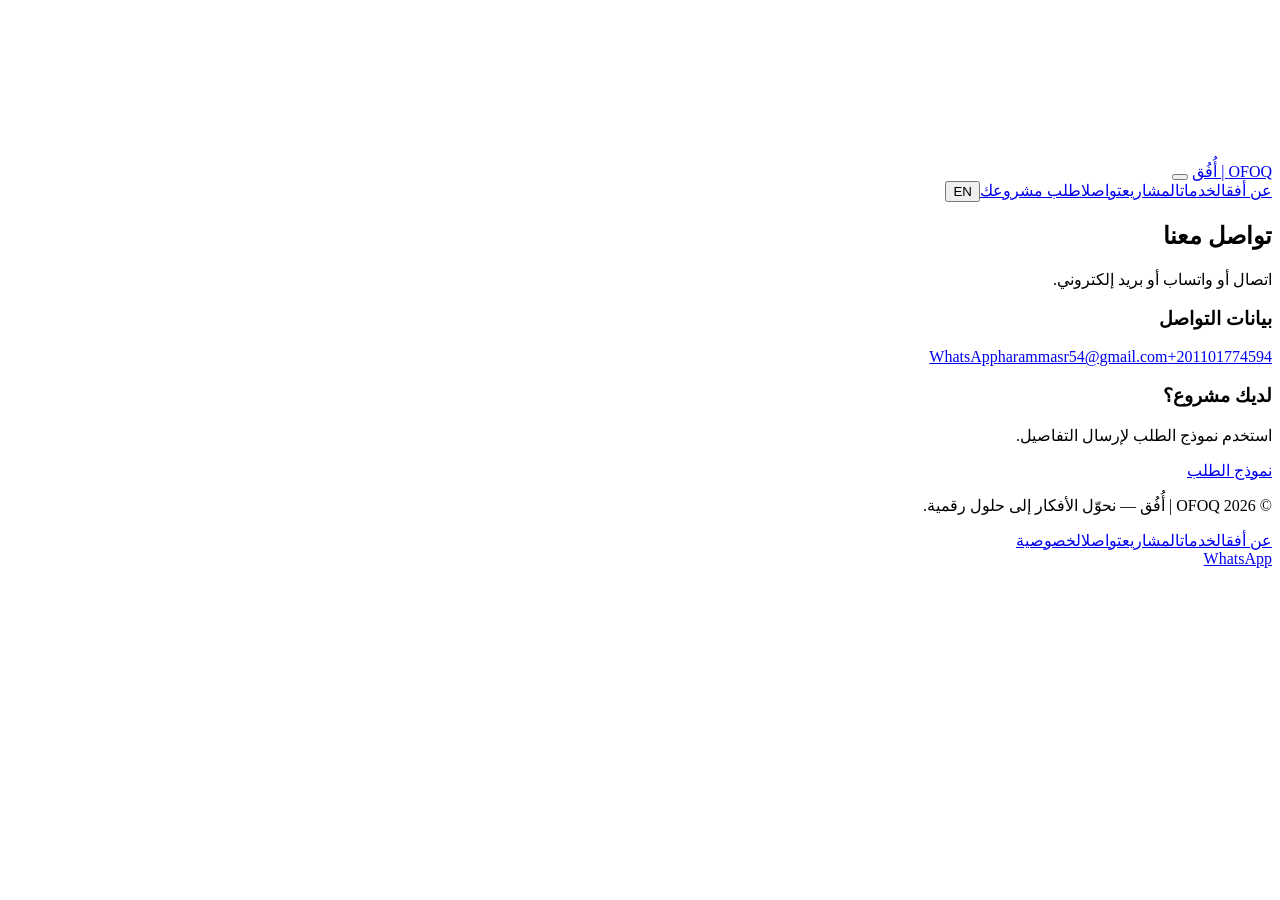
==== contact.html @ a7e96326 "Add files via upload" ====
<!DOCTYPE html>
<html lang="ar" dir="rtl" class="js-off" data-title-en="Contact | OFOQ">
<head><meta charset="utf-8"><meta name="viewport" content="width=device-width, initial-scale=1">
<title>تواصل | OFOQ</title><meta name="description" content="وسائل التواصل الرسمية مع OFOQ.">
<meta property="og:title" content="تواصل | OFOQ"><meta property="og:description" content="وسائل التواصل الرسمية مع OFOQ."><meta property="og:type" content="website">
<link rel="icon" href="../assets/icons/favicon.svg" type="image/svg+xml"><link rel="stylesheet" href="../css/site.css">
<script src="../js/site.js" defer></script></head>
<body><canvas id="bg" aria-hidden="true"></canvas>
<header class="nav"><div class="wrap"><a class="logo" href="../index.html">OFOQ<span> | أُفُق</span></a>
<button class="burger" id="burger" aria-label="Menu" aria-expanded="false" aria-controls="links"><i></i><i></i><i></i></button>
<nav class="links" id="links"><a href="../pages/about.html"><span data-ar="عن أفق" data-en="About">عن أفق</span></a><a href="../pages/services.html"><span data-ar="الخدمات" data-en="Services">الخدمات</span></a><a href="../pages/projects.html"><span data-ar="المشاريع" data-en="Projects">المشاريع</span></a><a href="../pages/contact.html" aria-current="page"><span data-ar="تواصل" data-en="Contact">تواصل</span></a><a class="btn sm" href="../pages/request-project.html"><span data-ar="اطلب مشروعك" data-en="Request">اطلب مشروعك</span></a><button id="lang" class="btn g sm" aria-label="Language">EN</button></nav></div></header>
<main><section class="sec "><div class="wrap"><h1><span data-ar="تواصل معنا" data-en="Contact us">تواصل معنا</span></h1><p class="lead"><span data-ar="اتصال أو واتساب أو بريد إلكتروني." data-en="Call, WhatsApp or email.">اتصال أو واتساب أو بريد إلكتروني.</span></p><div class="split"><div class="card"><h3><span data-ar="بيانات التواصل" data-en="Contact">بيانات التواصل</span></h3><div class="row" style="flex-direction:column"><a class="btn" href="tel:+201101774594" dir="ltr">+201101774594</a><a class="btn g" href="https://wa.me/201101774594" rel="noopener" target="_blank">WhatsApp</a><a class="btn g" href="mailto:harammasr54@gmail.com">harammasr54@gmail.com</a></div></div><div class="card"><h3><span data-ar="لديك مشروع؟" data-en="Have a project?">لديك مشروع؟</span></h3><p><span data-ar="استخدم نموذج الطلب لإرسال التفاصيل." data-en="Use the request form to send details.">استخدم نموذج الطلب لإرسال التفاصيل.</span></p><div class="row"><a class="btn" href="../pages/request-project.html"><span data-ar="نموذج الطلب" data-en="Request form">نموذج الطلب</span></a></div></div></div></div></section></main>
<footer><div class="wrap"><p>© <span id="yr">2026</span> OFOQ | أُفُق — <span data-ar="نحوّل الأفكار إلى حلول رقمية." data-en="Turning Ideas Into Digital Solutions.">نحوّل الأفكار إلى حلول رقمية.</span></p>
<nav><a href="../pages/about.html"><span data-ar="عن أفق" data-en="About">عن أفق</span></a><a href="../pages/services.html"><span data-ar="الخدمات" data-en="Services">الخدمات</span></a><a href="../pages/projects.html"><span data-ar="المشاريع" data-en="Projects">المشاريع</span></a><a href="../pages/contact.html" aria-current="page"><span data-ar="تواصل" data-en="Contact">تواصل</span></a><a href="../pages/privacy.html"><span data-ar="الخصوصية" data-en="Privacy">الخصوصية</span></a></nav></div></footer>
<a class="wa" href="https://wa.me/201101774594" target="_blank" rel="noopener" aria-label="WhatsApp">WhatsApp</a></body></html>
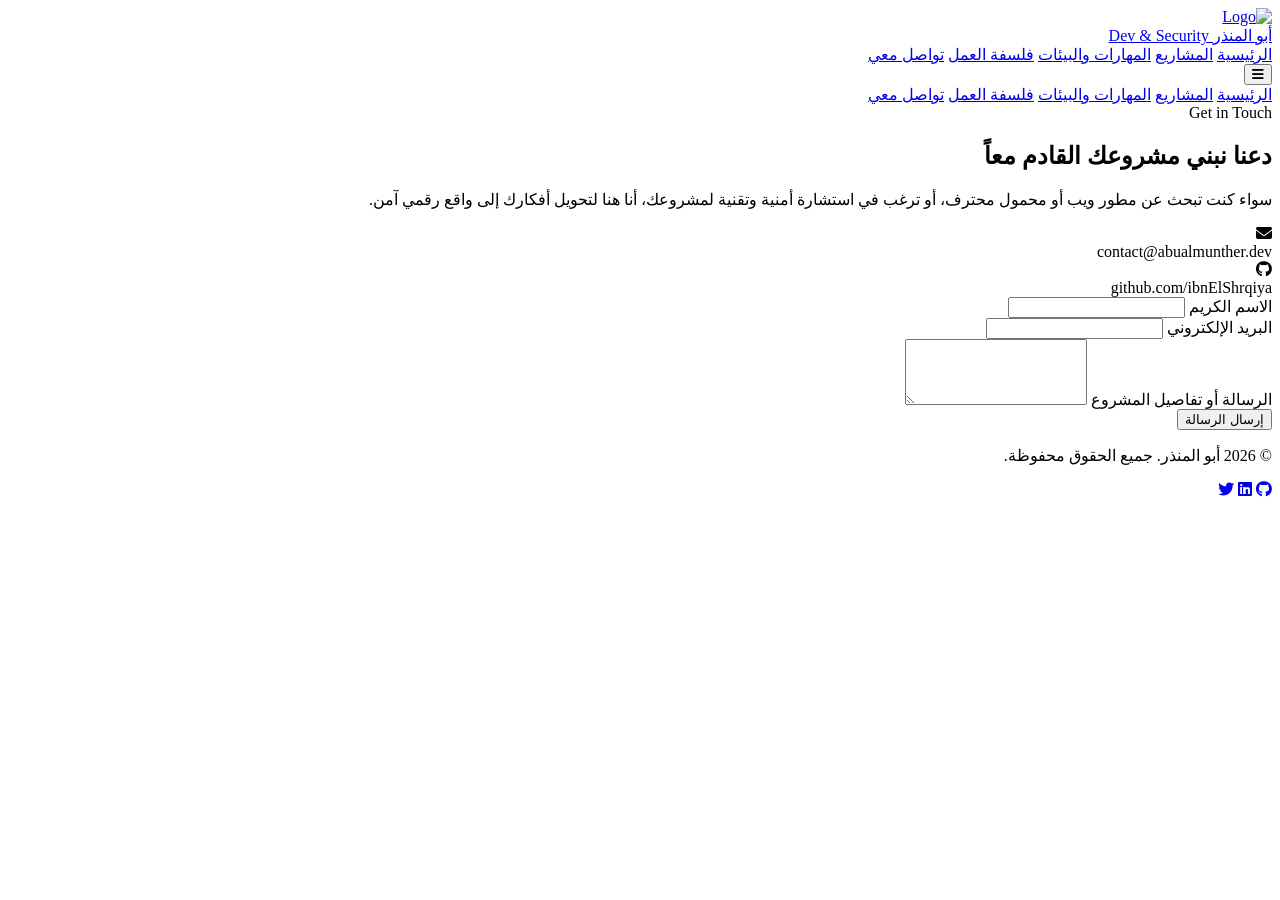
==== commit 629dbf85: "Add files via upload" ====
--- a/contact.html
+++ b/contact.html
@@ -1,15 +1,129 @@
 <!DOCTYPE html>
-<html lang="ar" dir="rtl" class="js-off" data-title-en="Contact | OFOQ">
-<head><meta charset="utf-8"><meta name="viewport" content="width=device-width, initial-scale=1">
-<title>تواصل | OFOQ</title><meta name="description" content="وسائل التواصل الرسمية مع OFOQ.">
-<meta property="og:title" content="تواصل | OFOQ"><meta property="og:description" content="وسائل التواصل الرسمية مع OFOQ."><meta property="og:type" content="website">
-<link rel="icon" href="../assets/icons/favicon.svg" type="image/svg+xml"><link rel="stylesheet" href="../css/site.css">
-<script src="../js/site.js" defer></script></head>
-<body><canvas id="bg" aria-hidden="true"></canvas>
-<header class="nav"><div class="wrap"><a class="logo" href="../index.html">OFOQ<span> | أُفُق</span></a>
-<button class="burger" id="burger" aria-label="Menu" aria-expanded="false" aria-controls="links"><i></i><i></i><i></i></button>
-<nav class="links" id="links"><a href="../pages/about.html"><span data-ar="عن أفق" data-en="About">عن أفق</span></a><a href="../pages/services.html"><span data-ar="الخدمات" data-en="Services">الخدمات</span></a><a href="../pages/projects.html"><span data-ar="المشاريع" data-en="Projects">المشاريع</span></a><a href="../pages/contact.html" aria-current="page"><span data-ar="تواصل" data-en="Contact">تواصل</span></a><a class="btn sm" href="../pages/request-project.html"><span data-ar="اطلب مشروعك" data-en="Request">اطلب مشروعك</span></a><button id="lang" class="btn g sm" aria-label="Language">EN</button></nav></div></header>
-<main><section class="sec "><div class="wrap"><h1><span data-ar="تواصل معنا" data-en="Contact us">تواصل معنا</span></h1><p class="lead"><span data-ar="اتصال أو واتساب أو بريد إلكتروني." data-en="Call, WhatsApp or email.">اتصال أو واتساب أو بريد إلكتروني.</span></p><div class="split"><div class="card"><h3><span data-ar="بيانات التواصل" data-en="Contact">بيانات التواصل</span></h3><div class="row" style="flex-direction:column"><a class="btn" href="tel:+201101774594" dir="ltr">+201101774594</a><a class="btn g" href="https://wa.me/201101774594" rel="noopener" target="_blank">WhatsApp</a><a class="btn g" href="mailto:harammasr54@gmail.com">harammasr54@gmail.com</a></div></div><div class="card"><h3><span data-ar="لديك مشروع؟" data-en="Have a project?">لديك مشروع؟</span></h3><p><span data-ar="استخدم نموذج الطلب لإرسال التفاصيل." data-en="Use the request form to send details.">استخدم نموذج الطلب لإرسال التفاصيل.</span></p><div class="row"><a class="btn" href="../pages/request-project.html"><span data-ar="نموذج الطلب" data-en="Request form">نموذج الطلب</span></a></div></div></div></div></section></main>
-<footer><div class="wrap"><p>© <span id="yr">2026</span> OFOQ | أُفُق — <span data-ar="نحوّل الأفكار إلى حلول رقمية." data-en="Turning Ideas Into Digital Solutions.">نحوّل الأفكار إلى حلول رقمية.</span></p>
-<nav><a href="../pages/about.html"><span data-ar="عن أفق" data-en="About">عن أفق</span></a><a href="../pages/services.html"><span data-ar="الخدمات" data-en="Services">الخدمات</span></a><a href="../pages/projects.html"><span data-ar="المشاريع" data-en="Projects">المشاريع</span></a><a href="../pages/contact.html" aria-current="page"><span data-ar="تواصل" data-en="Contact">تواصل</span></a><a href="../pages/privacy.html"><span data-ar="الخصوصية" data-en="Privacy">الخصوصية</span></a></nav></div></footer>
-<a class="wa" href="https://wa.me/201101774594" target="_blank" rel="noopener" aria-label="WhatsApp">WhatsApp</a></body></html>+<html lang="ar" dir="rtl" class="dark">
+<head>
+    <title>أبو المنذر | تواصل معي</title>
+    
+    <meta charset="UTF-8">
+    <meta name="viewport" content="width=device-width, initial-scale=1.0">
+    <link rel="icon" type="image/jpeg" href="assets/icon.png">
+    <link rel="stylesheet" href="assets/style.css">
+    <link href="https://fonts.googleapis.com/css2?family=Cairo:wght@300;400;600;700;900&family=Inter:wght@300;400;500;600;700&display=swap" rel="stylesheet">
+    <link rel="stylesheet" href="https://cdnjs.cloudflare.com/ajax/libs/font-awesome/6.4.0/css/all.min.css">
+    <!-- Tailwind CSS CDN for robust offline/local file:// viewing without build steps -->
+    <script src="https://cdn.tailwindcss.com"></script>
+    <script>
+        tailwind.config = {
+            darkMode: 'class',
+            theme: {
+                extend: {
+                    colors: {
+                        darkBg: '#0B0F14',
+                        cardBg: '#101827',
+                        emeraldAccent: '#00D6A3',
+                        blueAccent: '#3B82F6',
+                    }
+                }
+            }
+        }
+    </script>
+
+</head>
+<body class="bg-[#0B0F14] text-[#F8FAFC] font-['Cairo',sans-serif] selection:bg-[#00D6A3] selection:text-[#0B0F14] overflow-x-hidden">
+    
+    <header class="fixed top-0 left-0 right-0 z-40 backdrop-blur-md bg-[#0B0F14]/90 border-b border-gray-800/80 shadow-lg">
+        <div class="max-w-7xl mx-auto px-4 sm:px-6 lg:px-8 h-20 flex items-center justify-between">
+            <a href="index.html" class="flex items-center gap-3 group">
+                <div class="w-10 h-10 rounded-xl bg-gradient-to-br from-[#00D6A3] to-[#3B82F6] p-0.5 flex items-center justify-center shadow-lg shadow-[#00D6A3]/20 group-hover:scale-105 transition-transform">
+                    <img src="assets/icon.png" alt="Logo" class="w-full h-full object-cover rounded-[10px]">
+                </div>
+                <div class="flex flex-col">
+                    <span class="font-bold text-lg tracking-tight text-white group-hover:text-[#00D6A3] transition-colors">أبو المنذر</span>
+                    <span class="text-[10px] text-gray-400 font-mono">Dev & Security</span>
+                </div>
+            </a>
+            
+            <nav class="hidden md:flex items-center gap-8 font-medium">
+                <a href="index.html" class="text-sm text-gray-300 hover:text-[#00D6A3] transition-colors">الرئيسية</a>
+<a href="projects.html" class="text-sm text-gray-300 hover:text-[#00D6A3] transition-colors">المشاريع</a>
+<a href="skills.html" class="text-sm text-gray-300 hover:text-[#00D6A3] transition-colors">المهارات والبيئات</a>
+<a href="philosophy.html" class="text-sm text-gray-300 hover:text-[#00D6A3] transition-colors">فلسفة العمل</a>
+<a href="contact.html" class="text-sm text-[#00D6A3] font-bold border-b-2 border-[#00D6A3] pb-1">تواصل معي</a>
+
+            </nav>
+
+            <div class="flex items-center gap-4">
+                <button id="mobile-menu-btn" class="md:hidden text-gray-300 hover:text-white text-xl p-2 bg-[#101827] border border-gray-800 rounded-xl"><i class="fa-solid fa-bars"></i></button>
+            </div>
+        </div>
+        <!-- Mobile Dropdown -->
+        <div id="mobile-menu" class="hidden md:hidden bg-[#101827] border-b border-gray-800 px-6 py-6 space-y-4 shadow-2xl">
+            <a href="index.html" class="block text-sm py-2 text-gray-300 hover:text-[#00D6A3] transition-colors">الرئيسية</a>
+<a href="projects.html" class="block text-sm py-2 text-gray-300 hover:text-[#00D6A3] transition-colors">المشاريع</a>
+<a href="skills.html" class="block text-sm py-2 text-gray-300 hover:text-[#00D6A3] transition-colors">المهارات والبيئات</a>
+<a href="philosophy.html" class="block text-sm py-2 text-gray-300 hover:text-[#00D6A3] transition-colors">فلسفة العمل</a>
+<a href="contact.html" class="block text-sm py-2 text-[#00D6A3] font-bold border-b-2 border-[#00D6A3] pb-1">تواصل معي</a>
+
+        </div>
+    </header>
+    
+
+    <main class="pt-28 pb-20">
+        <section class="max-w-7xl mx-auto px-4 sm:px-6 lg:px-8">
+            <div class="grid grid-cols-1 lg:grid-cols-2 gap-12 items-center">
+                <div class="space-y-6">
+                    <span class="text-xs font-mono text-[#00D6A3] tracking-widest uppercase">Get in Touch</span>
+                    <h2 class="text-3xl sm:text-4xl font-bold tracking-tight">دعنا نبني مشروعك القادم معاً</h2>
+                    <p class="text-gray-400 text-base">
+                        سواء كنت تبحث عن مطور ويب أو محمول محترف، أو ترغب في استشارة أمنية وتقنية لمشروعك، أنا هنا لتحويل أفكارك إلى واقع رقمي آمن.
+                    </p>
+                    <div class="space-y-4 font-mono text-sm text-gray-300">
+                        <div class="flex items-center gap-3">
+                            <div class="w-10 h-10 rounded-xl bg-[#101827] border border-gray-800 flex items-center justify-center text-[#00D6A3]">
+                                <i class="fa-solid fa-envelope"></i>
+                            </div>
+                            <span>contact@abualmunther.dev</span>
+                        </div>
+                        <div class="flex items-center gap-3">
+                            <div class="w-10 h-10 rounded-xl bg-[#101827] border border-gray-800 flex items-center justify-center text-[#3B82F6]">
+                                <i class="fa-brands fa-github"></i>
+                            </div>
+                            <span>github.com/ibnElShrqiya</span>
+                        </div>
+                    </div>
+                </div>
+                <div class="bg-[#101827] border border-gray-800 rounded-3xl p-8 shadow-2xl">
+                    <form onsubmit="event.preventDefault(); alert('تم إرسال رسالتك بنجاح! سنتواصل معك قريباً.');" class="space-y-6">
+                        <div>
+                            <label class="block text-xs font-mono text-gray-400 mb-2">الاسم الكريم</label>
+                            <input type="text" required class="w-full bg-[#0B0F14] border border-gray-800 rounded-xl px-4 py-3 text-white text-sm focus:border-[#00D6A3] focus:outline-none transition-colors">
+                        </div>
+                        <div>
+                            <label class="block text-xs font-mono text-gray-400 mb-2">البريد الإلكتروني</label>
+                            <input type="email" required class="w-full bg-[#0B0F14] border border-gray-800 rounded-xl px-4 py-3 text-white text-sm focus:border-[#00D6A3] focus:outline-none transition-colors">
+                        </div>
+                        <div>
+                            <label class="block text-xs font-mono text-gray-400 mb-2">الرسالة أو تفاصيل المشروع</label>
+                            <textarea rows="4" required class="w-full bg-[#0B0F14] border border-gray-800 rounded-xl px-4 py-3 text-white text-sm focus:border-[#00D6A3] focus:outline-none transition-colors"></textarea>
+                        </div>
+                        <button type="submit" class="w-full py-3.5 rounded-xl bg-gradient-to-r from-[#00D6A3] to-[#3B82F6] text-[#0B0F14] font-bold shadow-lg shadow-[#00D6A3]/20 hover:opacity-95 transition-all">إرسال الرسالة</button>
+                    </form>
+                </div>
+            </div>
+        </section>
+    </main>
+
+    
+    <footer class="border-t border-gray-800/80 bg-[#101827]/40 py-12 text-center text-gray-400 text-sm">
+        <div class="max-w-7xl mx-auto px-4 sm:px-6 lg:px-8 flex flex-col sm:flex-row items-center justify-between gap-6">
+            <p>© 2026 أبو المنذر. جميع الحقوق محفوظة.</p>
+            <div class="flex items-center gap-6">
+                <a href="https://github.com/ibnElShrqiya" target="_blank" class="hover:text-[#00D6A3] transition-colors"><i class="fa-brands fa-github text-lg"></i></a>
+                <a href="#" class="hover:text-[#00D6A3] transition-colors"><i class="fa-brands fa-linkedin text-lg"></i></a>
+                <a href="#" class="hover:text-[#00D6A3] transition-colors"><i class="fa-brands fa-twitter text-lg"></i></a>
+            </div>
+        </div>
+    </footer>
+
+    <script src="assets/script.js"></script>
+</body>
+</html>
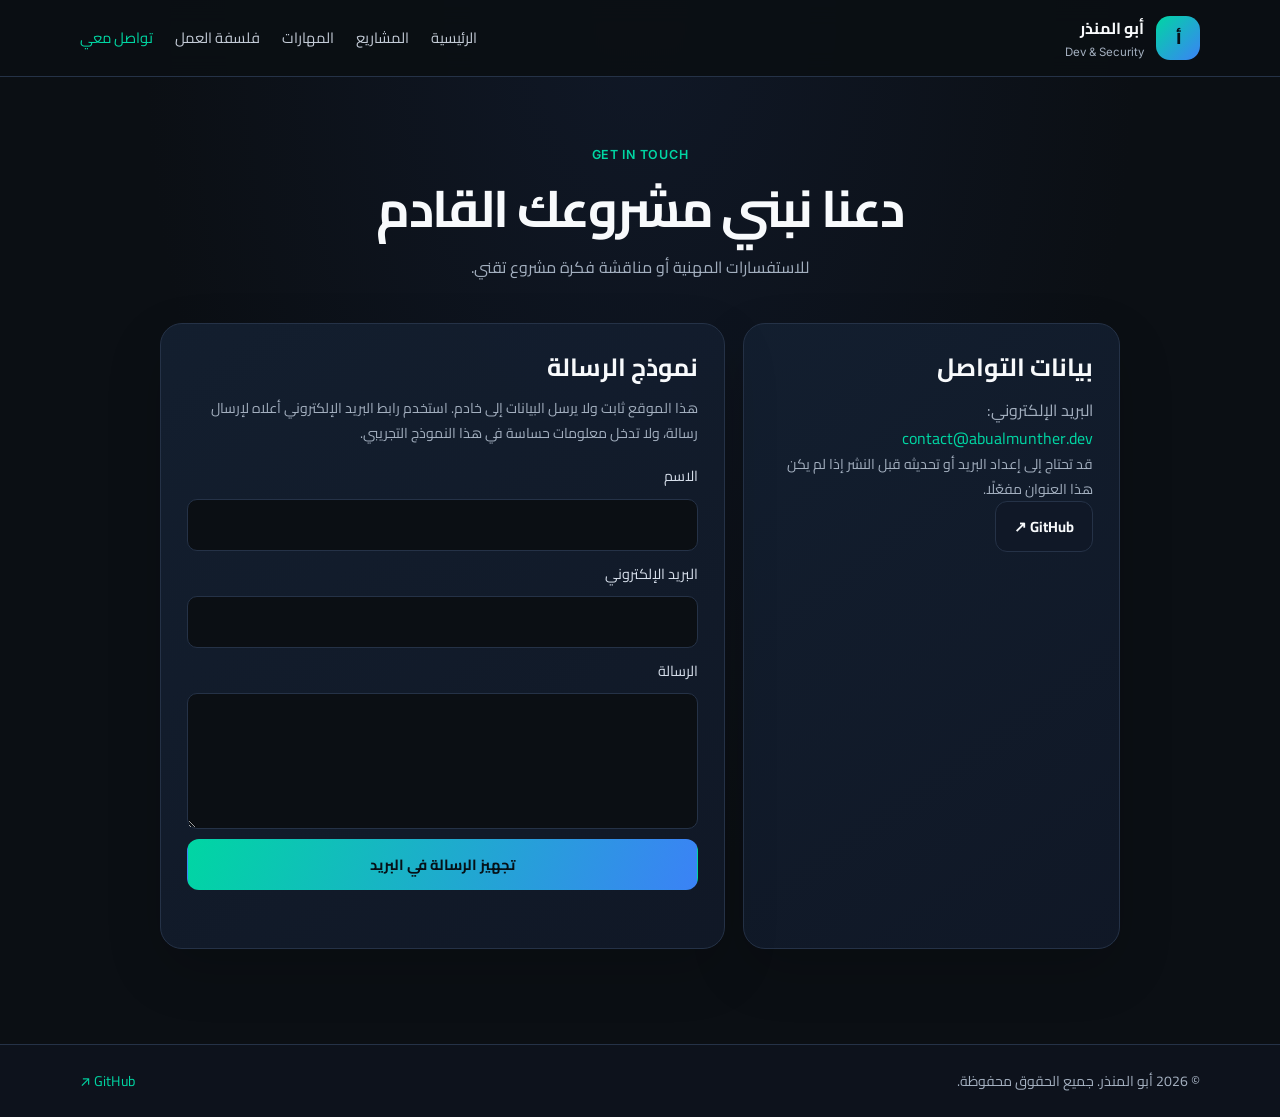
==== commit 67fb2a11: "Add files via upload" ====
--- a/contact.html
+++ b/contact.html
@@ -1,129 +1,27 @@
-<!DOCTYPE html>
-<html lang="ar" dir="rtl" class="dark">
+<!doctype html>
+<html lang="ar" dir="rtl">
 <head>
-    <title>أبو المنذر | تواصل معي</title>
-    
-    <meta charset="UTF-8">
-    <meta name="viewport" content="width=device-width, initial-scale=1.0">
-    <link rel="icon" type="image/jpeg" href="assets/icon.png">
-    <link rel="stylesheet" href="assets/style.css">
-    <link href="https://fonts.googleapis.com/css2?family=Cairo:wght@300;400;600;700;900&family=Inter:wght@300;400;500;600;700&display=swap" rel="stylesheet">
-    <link rel="stylesheet" href="https://cdnjs.cloudflare.com/ajax/libs/font-awesome/6.4.0/css/all.min.css">
-    <!-- Tailwind CSS CDN for robust offline/local file:// viewing without build steps -->
-    <script src="https://cdn.tailwindcss.com"></script>
-    <script>
-        tailwind.config = {
-            darkMode: 'class',
-            theme: {
-                extend: {
-                    colors: {
-                        darkBg: '#0B0F14',
-                        cardBg: '#101827',
-                        emeraldAccent: '#00D6A3',
-                        blueAccent: '#3B82F6',
-                    }
-                }
-            }
-        }
-    </script>
-
+  <meta charset="utf-8"><meta name="viewport" content="width=device-width, initial-scale=1">
+  <meta name="description" content="تواصل مع أبو المنذر بشأن تطوير الويب والتطبيقات والمشاريع التقنية."><meta name="referrer" content="strict-origin-when-cross-origin">
+  <title>أبو المنذر | تواصل معي</title><link rel="icon" href="favicon.svg" type="image/svg+xml"><link rel="stylesheet" href="style.css">
+  <link rel="preconnect" href="https://fonts.googleapis.com"><link rel="preconnect" href="https://fonts.gstatic.com" crossorigin>
+  <link href="https://fonts.googleapis.com/css2?family=Cairo:wght@300;400;600;700;900&family=Inter:wght@400;600;700&display=swap" rel="stylesheet"><script src="script.js" defer></script>
 </head>
-<body class="bg-[#0B0F14] text-[#F8FAFC] font-['Cairo',sans-serif] selection:bg-[#00D6A3] selection:text-[#0B0F14] overflow-x-hidden">
-    
-    <header class="fixed top-0 left-0 right-0 z-40 backdrop-blur-md bg-[#0B0F14]/90 border-b border-gray-800/80 shadow-lg">
-        <div class="max-w-7xl mx-auto px-4 sm:px-6 lg:px-8 h-20 flex items-center justify-between">
-            <a href="index.html" class="flex items-center gap-3 group">
-                <div class="w-10 h-10 rounded-xl bg-gradient-to-br from-[#00D6A3] to-[#3B82F6] p-0.5 flex items-center justify-center shadow-lg shadow-[#00D6A3]/20 group-hover:scale-105 transition-transform">
-                    <img src="assets/icon.png" alt="Logo" class="w-full h-full object-cover rounded-[10px]">
-                </div>
-                <div class="flex flex-col">
-                    <span class="font-bold text-lg tracking-tight text-white group-hover:text-[#00D6A3] transition-colors">أبو المنذر</span>
-                    <span class="text-[10px] text-gray-400 font-mono">Dev & Security</span>
-                </div>
-            </a>
-            
-            <nav class="hidden md:flex items-center gap-8 font-medium">
-                <a href="index.html" class="text-sm text-gray-300 hover:text-[#00D6A3] transition-colors">الرئيسية</a>
-<a href="projects.html" class="text-sm text-gray-300 hover:text-[#00D6A3] transition-colors">المشاريع</a>
-<a href="skills.html" class="text-sm text-gray-300 hover:text-[#00D6A3] transition-colors">المهارات والبيئات</a>
-<a href="philosophy.html" class="text-sm text-gray-300 hover:text-[#00D6A3] transition-colors">فلسفة العمل</a>
-<a href="contact.html" class="text-sm text-[#00D6A3] font-bold border-b-2 border-[#00D6A3] pb-1">تواصل معي</a>
-
-            </nav>
-
-            <div class="flex items-center gap-4">
-                <button id="mobile-menu-btn" class="md:hidden text-gray-300 hover:text-white text-xl p-2 bg-[#101827] border border-gray-800 rounded-xl"><i class="fa-solid fa-bars"></i></button>
-            </div>
-        </div>
-        <!-- Mobile Dropdown -->
-        <div id="mobile-menu" class="hidden md:hidden bg-[#101827] border-b border-gray-800 px-6 py-6 space-y-4 shadow-2xl">
-            <a href="index.html" class="block text-sm py-2 text-gray-300 hover:text-[#00D6A3] transition-colors">الرئيسية</a>
-<a href="projects.html" class="block text-sm py-2 text-gray-300 hover:text-[#00D6A3] transition-colors">المشاريع</a>
-<a href="skills.html" class="block text-sm py-2 text-gray-300 hover:text-[#00D6A3] transition-colors">المهارات والبيئات</a>
-<a href="philosophy.html" class="block text-sm py-2 text-gray-300 hover:text-[#00D6A3] transition-colors">فلسفة العمل</a>
-<a href="contact.html" class="block text-sm py-2 text-[#00D6A3] font-bold border-b-2 border-[#00D6A3] pb-1">تواصل معي</a>
-
-        </div>
-    </header>
-    
-
-    <main class="pt-28 pb-20">
-        <section class="max-w-7xl mx-auto px-4 sm:px-6 lg:px-8">
-            <div class="grid grid-cols-1 lg:grid-cols-2 gap-12 items-center">
-                <div class="space-y-6">
-                    <span class="text-xs font-mono text-[#00D6A3] tracking-widest uppercase">Get in Touch</span>
-                    <h2 class="text-3xl sm:text-4xl font-bold tracking-tight">دعنا نبني مشروعك القادم معاً</h2>
-                    <p class="text-gray-400 text-base">
-                        سواء كنت تبحث عن مطور ويب أو محمول محترف، أو ترغب في استشارة أمنية وتقنية لمشروعك، أنا هنا لتحويل أفكارك إلى واقع رقمي آمن.
-                    </p>
-                    <div class="space-y-4 font-mono text-sm text-gray-300">
-                        <div class="flex items-center gap-3">
-                            <div class="w-10 h-10 rounded-xl bg-[#101827] border border-gray-800 flex items-center justify-center text-[#00D6A3]">
-                                <i class="fa-solid fa-envelope"></i>
-                            </div>
-                            <span>contact@abualmunther.dev</span>
-                        </div>
-                        <div class="flex items-center gap-3">
-                            <div class="w-10 h-10 rounded-xl bg-[#101827] border border-gray-800 flex items-center justify-center text-[#3B82F6]">
-                                <i class="fa-brands fa-github"></i>
-                            </div>
-                            <span>github.com/ibnElShrqiya</span>
-                        </div>
-                    </div>
-                </div>
-                <div class="bg-[#101827] border border-gray-800 rounded-3xl p-8 shadow-2xl">
-                    <form onsubmit="event.preventDefault(); alert('تم إرسال رسالتك بنجاح! سنتواصل معك قريباً.');" class="space-y-6">
-                        <div>
-                            <label class="block text-xs font-mono text-gray-400 mb-2">الاسم الكريم</label>
-                            <input type="text" required class="w-full bg-[#0B0F14] border border-gray-800 rounded-xl px-4 py-3 text-white text-sm focus:border-[#00D6A3] focus:outline-none transition-colors">
-                        </div>
-                        <div>
-                            <label class="block text-xs font-mono text-gray-400 mb-2">البريد الإلكتروني</label>
-                            <input type="email" required class="w-full bg-[#0B0F14] border border-gray-800 rounded-xl px-4 py-3 text-white text-sm focus:border-[#00D6A3] focus:outline-none transition-colors">
-                        </div>
-                        <div>
-                            <label class="block text-xs font-mono text-gray-400 mb-2">الرسالة أو تفاصيل المشروع</label>
-                            <textarea rows="4" required class="w-full bg-[#0B0F14] border border-gray-800 rounded-xl px-4 py-3 text-white text-sm focus:border-[#00D6A3] focus:outline-none transition-colors"></textarea>
-                        </div>
-                        <button type="submit" class="w-full py-3.5 rounded-xl bg-gradient-to-r from-[#00D6A3] to-[#3B82F6] text-[#0B0F14] font-bold shadow-lg shadow-[#00D6A3]/20 hover:opacity-95 transition-all">إرسال الرسالة</button>
-                    </form>
-                </div>
-            </div>
-        </section>
-    </main>
-
-    
-    <footer class="border-t border-gray-800/80 bg-[#101827]/40 py-12 text-center text-gray-400 text-sm">
-        <div class="max-w-7xl mx-auto px-4 sm:px-6 lg:px-8 flex flex-col sm:flex-row items-center justify-between gap-6">
-            <p>© 2026 أبو المنذر. جميع الحقوق محفوظة.</p>
-            <div class="flex items-center gap-6">
-                <a href="https://github.com/ibnElShrqiya" target="_blank" class="hover:text-[#00D6A3] transition-colors"><i class="fa-brands fa-github text-lg"></i></a>
-                <a href="#" class="hover:text-[#00D6A3] transition-colors"><i class="fa-brands fa-linkedin text-lg"></i></a>
-                <a href="#" class="hover:text-[#00D6A3] transition-colors"><i class="fa-brands fa-twitter text-lg"></i></a>
-            </div>
-        </div>
-    </footer>
-
-    <script src="assets/script.js"></script>
-</body>
-</html>
+<body>
+<header class="site-header"><a class="brand" href="index.html"><span class="brand-mark">أ</span><span><strong>أبو المنذر</strong><small>Dev &amp; Security</small></span></a><button class="menu-toggle" type="button" aria-label="فتح القائمة" aria-expanded="false" aria-controls="site-nav">القائمة ☰</button><nav id="site-nav" class="site-nav"><a href="index.html">الرئيسية</a><a href="projects.html">المشاريع</a><a href="skills.html">المهارات</a><a href="philosophy.html">فلسفة العمل</a><a aria-current="page" href="contact.html">تواصل معي</a></nav></header>
+<main class="container page-main">
+  <div class="section-heading"><p class="eyebrow">GET IN TOUCH</p><h1>دعنا نبني مشروعك القادم</h1><p>للاستفسارات المهنية أو مناقشة فكرة مشروع تقني.</p></div>
+  <section class="contact-layout">
+    <div class="card"><h2>بيانات التواصل</h2><p>البريد الإلكتروني:</p><a class="email-link" href="mailto:contact@abualmunther.dev">contact@abualmunther.dev</a><p class="muted">قد تحتاج إلى إعداد البريد أو تحديثه قبل النشر إذا لم يكن هذا العنوان مفعّلًا.</p><a class="button secondary" href="https://github.com/ibnElShrqiya" target="_blank" rel="noopener noreferrer">GitHub ↗</a></div>
+    <div class="card"><h2>نموذج الرسالة</h2><p class="muted">هذا الموقع ثابت ولا يرسل البيانات إلى خادم. استخدم رابط البريد الإلكتروني أعلاه لإرسال رسالة، ولا تدخل معلومات حساسة في هذا النموذج التجريبي.</p>
+      <form id="contact-form">
+        <label for="name">الاسم</label><input id="name" name="name" type="text" maxlength="100" autocomplete="name" required>
+        <label for="email">البريد الإلكتروني</label><input id="email" name="email" type="email" maxlength="254" autocomplete="email" required>
+        <label for="message">الرسالة</label><textarea id="message" name="message" rows="4" maxlength="2000" required></textarea>
+        <button class="button primary" type="submit">تجهيز الرسالة في البريد</button><p id="form-status" class="form-status" aria-live="polite"></p>
+      </form>
+    </div>
+  </section>
+</main>
+<footer class="site-footer"><span>© 2026 أبو المنذر. جميع الحقوق محفوظة.</span><a href="https://github.com/ibnElShrqiya" target="_blank" rel="noopener noreferrer">GitHub ↗</a></footer>
+</body></html>
--- a/style.css
+++ b/style.css
@@ -0,0 +1,22 @@
+/* AOFOQ static portfolio styles — local asset, no CSS framework runtime required */
+:root{color-scheme:dark;--bg:#0b0f14;--surface:#101827;--surface2:#131f30;--text:#f8fafc;--muted:#a3afbf;--line:#253247;--green:#00d6a3;--blue:#3b82f6;--radius:22px}
+*{box-sizing:border-box}
+html{scroll-behavior:smooth}
+body{margin:0;background:radial-gradient(ellipse at top,#101827 0%,var(--bg) 55%);color:var(--text);font-family:"Cairo",Inter,system-ui,sans-serif;line-height:1.75;min-height:100vh}
+a{color:inherit;text-decoration:none}
+a:focus-visible,button:focus-visible,input:focus-visible,textarea:focus-visible{outline:3px solid var(--green);outline-offset:3px}
+.container{width:min(1120px,calc(100% - 36px));margin-inline:auto}
+.site-header{position:sticky;top:0;z-index:10;display:flex;align-items:center;justify-content:space-between;gap:24px;padding:14px max(18px,calc((100% - 1120px)/2));background:rgba(11,15,20,.94);border-bottom:1px solid var(--line);backdrop-filter:blur(12px)}
+.brand{display:flex;align-items:center;gap:12px;white-space:nowrap}.brand strong,.brand small{display:block}.brand small{font-size:.72rem;color:var(--muted);font-family:Inter,sans-serif}.brand-mark,.avatar{display:grid;place-items:center;width:44px;height:44px;border-radius:14px;background:linear-gradient(135deg,var(--green),var(--blue));color:#071017;font-weight:900}
+.site-nav{display:flex;gap:22px;align-items:center}.site-nav a{color:#c4ccd7;font-size:.92rem}.site-nav a:hover,.site-nav a[aria-current=page]{color:var(--green)}.menu-toggle{display:none;background:var(--surface);color:var(--text);border:1px solid var(--line);border-radius:12px;padding:8px 12px;font:inherit}
+.hero{display:grid;grid-template-columns:1.25fr .85fr;gap:54px;align-items:center;padding-block:100px 78px;min-height:570px}.eyebrow{color:var(--green);font:600 .78rem Inter,sans-serif;letter-spacing:.06em}.status-dot{display:inline-block;width:8px;height:8px;border-radius:50%;background:var(--green);margin-inline-end:7px}
+h1,h2,h3,p{margin-top:0}h1{font-size:clamp(2.3rem,5vw,4.2rem);line-height:1.3;letter-spacing:-.035em;margin-bottom:22px}h2{font-size:1.55rem;line-height:1.45}.gradient-text{background:linear-gradient(90deg,var(--green),var(--blue));color:transparent;background-clip:text;-webkit-background-clip:text}.lead{font-size:1.1rem;color:var(--muted);max-width:660px}.actions{display:flex;flex-wrap:wrap;gap:12px;margin-top:25px}
+.button{display:inline-flex;justify-content:center;align-items:center;gap:8px;border:1px solid var(--line);border-radius:12px;padding:11px 18px;font:700 .92rem "Cairo",sans-serif;cursor:pointer}.button.primary{background:linear-gradient(110deg,var(--green),var(--blue));color:#061117;border-color:transparent}.button.secondary{background:var(--surface);color:var(--text)}.button:hover{filter:brightness(1.08)}
+.profile-card,.card{background:linear-gradient(145deg,rgba(19,31,48,.95),rgba(16,24,39,.95));border:1px solid var(--line);border-radius:var(--radius);padding:26px;box-shadow:0 22px 55px rgba(0,0,0,.16)}.profile-head{display:flex;align-items:center;gap:12px;border-bottom:1px solid var(--line);padding-bottom:20px;margin-bottom:20px}.profile-head strong,.profile-head small{display:block}.profile-head small{color:var(--green);font-size:.8rem}.pill{display:inline-flex;align-items:center;border:1px solid rgba(0,214,163,.3);background:rgba(0,214,163,.08);color:var(--green);padding:3px 10px;border-radius:999px;font-size:.76rem}.profile-head .pill{margin-inline-start:auto}.tech-row{display:flex;flex-direction:column;gap:3px;padding:13px 14px;margin-top:10px;background:var(--bg);border:1px solid var(--line);border-radius:12px}.tech-row span,.muted{color:var(--muted)}.tech-row b{font-size:.9rem}
+.section{padding-block:42px 90px}.section-heading{text-align:center;max-width:760px;margin:0 auto 42px}.section-heading h1,.section-heading h2{margin-bottom:12px}.section-heading p:not(.eyebrow){color:var(--muted)}.page-main{padding-block:70px 95px;min-height:65vh}.page-main .section-heading h1{font-size:clamp(2rem,4vw,3.2rem)}
+.cards{display:grid;gap:18px}.cards.three{grid-template-columns:repeat(3,minmax(0,1fr))}.cards.two{grid-template-columns:repeat(2,minmax(0,1fr))}.card h2,.card h3{margin-bottom:10px}.card p{color:var(--muted);margin-bottom:0}.project-card{display:flex;flex-direction:column;align-items:flex-start}.project-card .actions{margin-top:auto;padding-top:22px}.card-top{display:flex;justify-content:space-between;align-items:center;gap:10px;width:100%;margin-bottom:15px}.warning{color:#f5c76b;border-color:rgba(245,199,107,.3);background:rgba(245,199,107,.08)}.info{color:#8ab4ff;border-color:rgba(138,180,255,.3);background:rgba(138,180,255,.08)}.muted{font-size:.88rem}.tags{display:flex;flex-wrap:wrap;gap:8px;margin-top:18px}.tags span{font: .76rem Inter,sans-serif;color:var(--green);border:1px solid var(--line);background:var(--bg);padding:5px 9px;border-radius:8px}.skill-icon{display:grid;place-items:center;width:46px;height:46px;border-radius:14px;background:rgba(0,214,163,.09);color:var(--green);font:700 .9rem Inter,sans-serif;margin-bottom:18px}
+.contact-layout{display:grid;grid-template-columns:.8fr 1.2fr;gap:18px;max-width:960px;margin-inline:auto}.email-link{color:var(--green);overflow-wrap:anywhere}form{display:grid;gap:10px;margin-top:18px}label{font-size:.9rem;color:#d6deea}input,textarea{width:100%;font:inherit;color:var(--text);background:var(--bg);border:1px solid var(--line);border-radius:10px;padding:11px 12px}textarea{resize:vertical}.form-status{font-size:.9rem;color:var(--green);min-height:1.5em}
+.site-footer{display:flex;justify-content:space-between;gap:16px;padding:24px max(18px,calc((100% - 1120px)/2));border-top:1px solid var(--line);background:rgba(16,24,39,.45);color:var(--muted);font-size:.88rem}.site-footer a{color:var(--green)}
+@media(max-width:820px){.site-header{flex-wrap:wrap}.menu-toggle{display:block}.site-nav{display:none;order:3;width:100%;flex-direction:column;align-items:stretch;gap:0;padding:8px 0}.site-nav.is-open{display:flex}.site-nav a{padding:10px 4px;border-top:1px solid var(--line)}.hero{grid-template-columns:1fr;gap:28px;padding-block:65px 45px}.cards.three{grid-template-columns:repeat(2,minmax(0,1fr))}.contact-layout{grid-template-columns:1fr}}
+@media(max-width:560px){.container{width:min(100% - 26px,1120px)}.cards.three,.cards.two{grid-template-columns:1fr}.profile-card,.card{padding:21px}.site-footer{flex-direction:column;align-items:flex-start}.hero{padding-top:45px}h1{font-size:2.35rem}}
+@media(prefers-reduced-motion:reduce){html{scroll-behavior:auto}*,*::before,*::after{animation-duration:.01ms!important;animation-iteration-count:1!important;transition-duration:.01ms!important}}
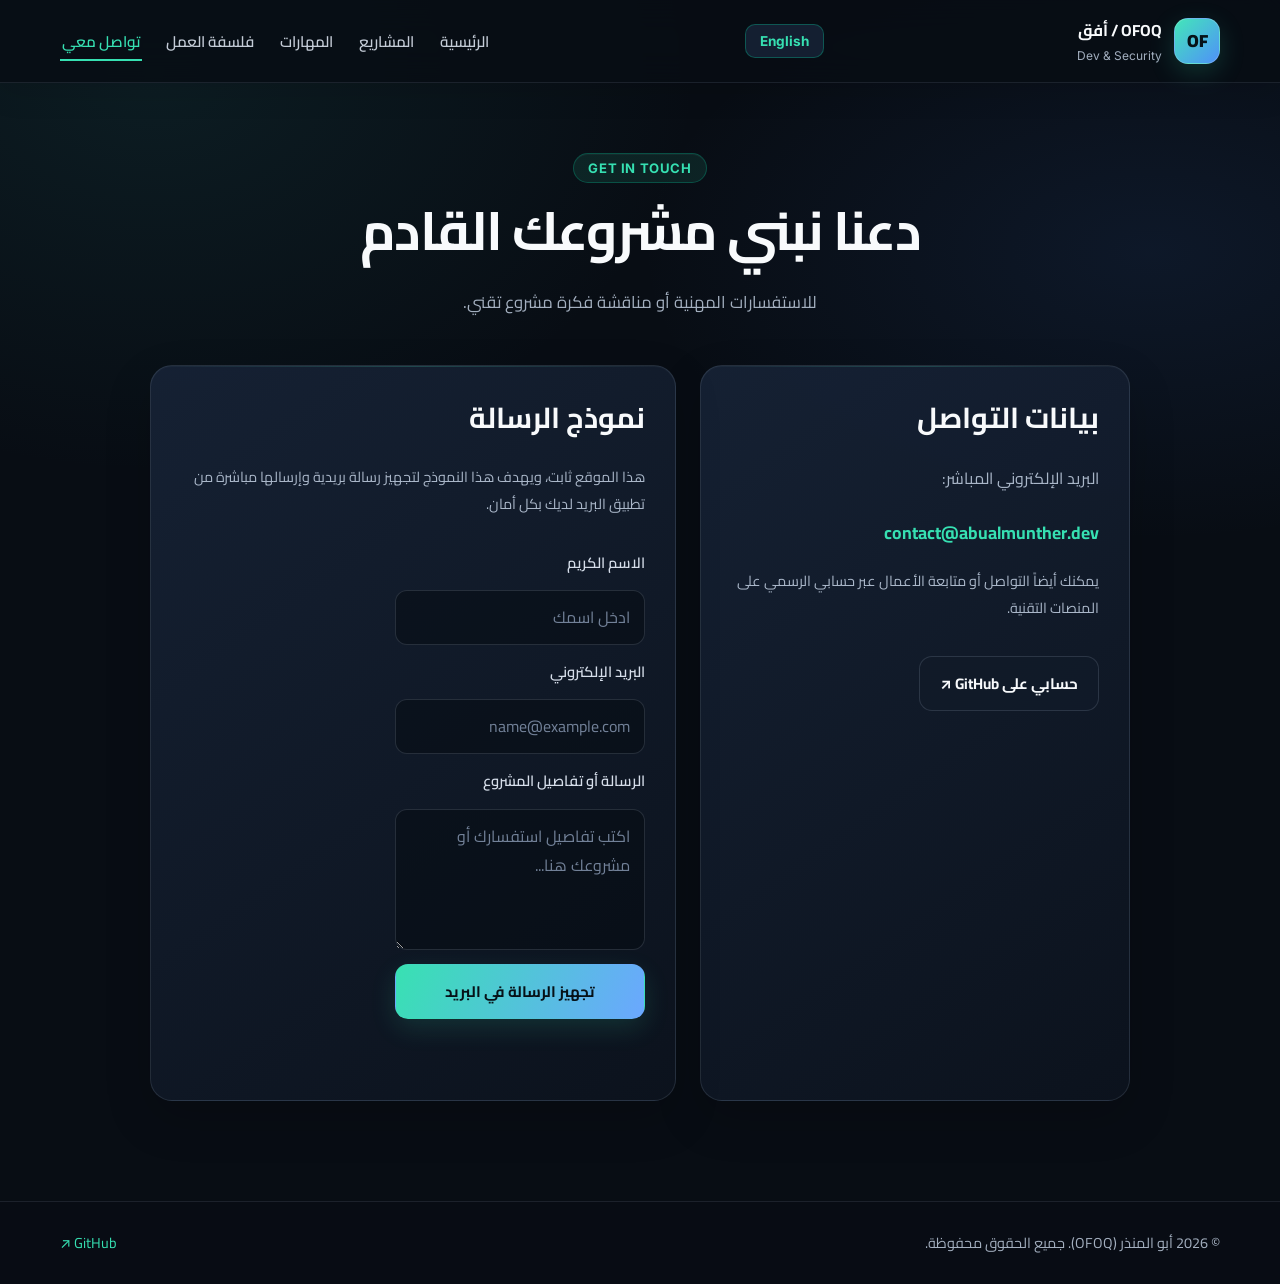
==== commit 88b96c50: "Add files via upload" ====
--- a/contact.html
+++ b/contact.html
@@ -1,27 +1,81 @@
 <!doctype html>
 <html lang="ar" dir="rtl">
 <head>
-  <meta charset="utf-8"><meta name="viewport" content="width=device-width, initial-scale=1">
-  <meta name="description" content="تواصل مع أبو المنذر بشأن تطوير الويب والتطبيقات والمشاريع التقنية."><meta name="referrer" content="strict-origin-when-cross-origin">
-  <title>أبو المنذر | تواصل معي</title><link rel="icon" href="favicon.svg" type="image/svg+xml"><link rel="stylesheet" href="style.css">
-  <link rel="preconnect" href="https://fonts.googleapis.com"><link rel="preconnect" href="https://fonts.gstatic.com" crossorigin>
-  <link href="https://fonts.googleapis.com/css2?family=Cairo:wght@300;400;600;700;900&family=Inter:wght@400;600;700&display=swap" rel="stylesheet"><script src="script.js" defer></script>
+  <meta charset="utf-8">
+  <meta name="viewport" content="width=device-width, initial-scale=1">
+  <meta name="description" content="OFOQ Contact — تواصل مع أبو المنذر بشأن تطوير الويب والتطبيقات والمشاريع التقنية.">
+  <meta name="referrer" content="strict-origin-when-cross-origin">
+  <title>OFOQ | تواصل معي</title>
+  <meta name="theme-color" content="#0b111b">
+  <meta name="apple-mobile-web-app-capable" content="yes">
+  <meta name="apple-mobile-web-app-title" content="OFOQ">
+  <meta name="mobile-web-app-capable" content="yes">
+  <link rel="icon" href="favicon.svg" type="image/svg+xml">
+  <link rel="icon" href="icons/icon-192.png" type="image/png" sizes="192x192">
+  <link rel="apple-touch-icon" href="icons/apple-touch-icon.png" sizes="180x180">
+  <link rel="manifest" href="site.webmanifest">
+  <link rel="stylesheet" href="style.css">
+  <link rel="preconnect" href="https://fonts.googleapis.com">
+  <link rel="preconnect" href="https://fonts.gstatic.com" crossorigin>
+  <link href="https://fonts.googleapis.com/css2?family=Cairo:wght@300;400;500;600;700;800;900&family=Inter:wght@400;500;600;700;800&display=swap" rel="stylesheet">
+  <script src="script.js" defer></script>
 </head>
 <body>
-<header class="site-header"><a class="brand" href="index.html"><span class="brand-mark">أ</span><span><strong>أبو المنذر</strong><small>Dev &amp; Security</small></span></a><button class="menu-toggle" type="button" aria-label="فتح القائمة" aria-expanded="false" aria-controls="site-nav">القائمة ☰</button><nav id="site-nav" class="site-nav"><a href="index.html">الرئيسية</a><a href="projects.html">المشاريع</a><a href="skills.html">المهارات</a><a href="philosophy.html">فلسفة العمل</a><a aria-current="page" href="contact.html">تواصل معي</a></nav></header>
+<header class="site-header">
+  <a class="brand" href="index.html">
+    <span class="avatar">OF</span>
+    <span><strong>OFOQ / أفق</strong><small data-i18n="brand_sub">Dev &amp; Security</small></span>
+  </a>
+  <div class="header-controls">
+    <button id="lang-switch-btn" class="lang-switch" type="button" aria-label="Switch Language">English</button>
+    <button class="menu-toggle" type="button" aria-label="فتح القائمة" aria-expanded="false" aria-controls="site-nav">القائمة ☰</button>
+  </div>
+  <nav id="site-nav" class="site-nav">
+    <a href="index.html" data-i18n="nav_home">الرئيسية</a>
+    <a href="projects.html" data-i18n="nav_projects">المشاريع</a>
+    <a href="skills.html" data-i18n="nav_skills">المهارات</a>
+    <a href="philosophy.html" data-i18n="nav_philosophy">فلسفة العمل</a>
+    <a aria-current="page" href="contact.html" data-i18n="nav_contact">تواصل معي</a>
+  </nav>
+</header>
 <main class="container page-main">
-  <div class="section-heading"><p class="eyebrow">GET IN TOUCH</p><h1>دعنا نبني مشروعك القادم</h1><p>للاستفسارات المهنية أو مناقشة فكرة مشروع تقني.</p></div>
+  <div class="section-heading">
+    <p class="eyebrow" data-i18n="contact_eyebrow">GET IN TOUCH</p>
+    <h1 data-i18n="contact_title">دعنا نبني مشروعك القادم</h1>
+    <p data-i18n="contact_sub">للاستفسارات المهنية أو مناقشة فكرة مشروع تقني.</p>
+  </div>
   <section class="contact-layout">
-    <div class="card"><h2>بيانات التواصل</h2><p>البريد الإلكتروني:</p><a class="email-link" href="mailto:contact@abualmunther.dev">contact@abualmunther.dev</a><p class="muted">قد تحتاج إلى إعداد البريد أو تحديثه قبل النشر إذا لم يكن هذا العنوان مفعّلًا.</p><a class="button secondary" href="https://github.com/ibnElShrqiya" target="_blank" rel="noopener noreferrer">GitHub ↗</a></div>
-    <div class="card"><h2>نموذج الرسالة</h2><p class="muted">هذا الموقع ثابت ولا يرسل البيانات إلى خادم. استخدم رابط البريد الإلكتروني أعلاه لإرسال رسالة، ولا تدخل معلومات حساسة في هذا النموذج التجريبي.</p>
+    <div class="card">
+      <h2 data-i18n="contact_details">بيانات التواصل</h2>
+      <p data-i18n="direct_email">البريد الإلكتروني المباشر:</p>
+      <a class="email-link" href="mailto:contact@abualmunther.dev">contact@abualmunther.dev</a>
+      <p class="muted" style="margin-top: 10px;" data-i18n="contact_note">يمكنك أيضاً التواصل أو متابعة الأعمال عبر حسابي الرسمي على المنصات التقنية.</p>
+      <div style="margin-top: 20px;">
+        <a class="button secondary" href="https://github.com/ibnElShrqiya" target="_blank" rel="noopener noreferrer" data-i18n="cta_btn2">GitHub ↗</a>
+      </div>
+    </div>
+    <div class="card">
+      <h2 data-i18n="msg_form">نموذج الرسالة</h2>
+      <p class="muted" data-i18n="msg_note">هذا الموقع ثابت، ويهدف هذا النموذج لتجهيز رسالة بريدية وإرسالها مباشرة من تطبيق البريد لديك بكل أمان.</p>
       <form id="contact-form">
-        <label for="name">الاسم</label><input id="name" name="name" type="text" maxlength="100" autocomplete="name" required>
-        <label for="email">البريد الإلكتروني</label><input id="email" name="email" type="email" maxlength="254" autocomplete="email" required>
-        <label for="message">الرسالة</label><textarea id="message" name="message" rows="4" maxlength="2000" required></textarea>
-        <button class="button primary" type="submit">تجهيز الرسالة في البريد</button><p id="form-status" class="form-status" aria-live="polite"></p>
+        <label for="name" data-i18n="lbl_name">الاسم الكريم</label>
+        <input id="name" name="name" type="text" maxlength="100" autocomplete="name" required placeholder="ادخل اسمك" data-i18n-placeholder="ph_name">
+        
+        <label for="email" data-i18n="lbl_email">البريد الإلكتروني</label>
+        <input id="email" name="email" type="email" maxlength="254" autocomplete="email" required placeholder="name@example.com">
+        
+        <label for="message" data-i18n="lbl_msg">الرسالة أو تفاصيل المشروع</label>
+        <textarea id="message" name="message" rows="4" maxlength="2000" required placeholder="اكتب تفاصيل استفسارك أو مشروعك هنا..." data-i18n-placeholder="ph_msg"></textarea>
+        
+        <button class="button primary" type="submit" data-i18n="btn_prepare_mail">تجهيز الرسالة في البريد</button>
+        <p id="form-status" class="form-status" aria-live="polite"></p>
       </form>
     </div>
   </section>
 </main>
-<footer class="site-footer"><span>© 2026 أبو المنذر. جميع الحقوق محفوظة.</span><a href="https://github.com/ibnElShrqiya" target="_blank" rel="noopener noreferrer">GitHub ↗</a></footer>
-</body></html>+<footer class="site-footer">
+  <span data-i18n="footer_copy">© 2026 أبو المنذر (OFOQ). جميع الحقوق محفوظة.</span>
+  <a href="https://github.com/ibnElShrqiya" target="_blank" rel="noopener noreferrer">GitHub ↗</a>
+</footer>
+</body>
+</html>
--- a/style.css
+++ b/style.css
@@ -1,22 +1,515 @@
-/* AOFOQ static portfolio styles — local asset, no CSS framework runtime required */
-:root{color-scheme:dark;--bg:#0b0f14;--surface:#101827;--surface2:#131f30;--text:#f8fafc;--muted:#a3afbf;--line:#253247;--green:#00d6a3;--blue:#3b82f6;--radius:22px}
+/* OFOQ — Professional Bilingual Secure Release v4 */
+:root{
+  color-scheme: dark;
+  --bg: #0b0f14;
+  --surface: #101827;
+  --surface2: #162235;
+  --text: #f8fafc;
+  --muted: #a3afbf;
+  --line: #253247;
+  --green: #00d6a3;
+  --green-glow: rgba(0, 214, 163, 0.15);
+  --blue: #3b82f6;
+  --yellow: #f5c76b;
+  --radius: 20px;
+  --transition: all 0.25s cubic-bezier(0.4, 0, 0.2, 1);
+}
+
 *{box-sizing:border-box}
 html{scroll-behavior:smooth}
-body{margin:0;background:radial-gradient(ellipse at top,#101827 0%,var(--bg) 55%);color:var(--text);font-family:"Cairo",Inter,system-ui,sans-serif;line-height:1.75;min-height:100vh}
-a{color:inherit;text-decoration:none}
-a:focus-visible,button:focus-visible,input:focus-visible,textarea:focus-visible{outline:3px solid var(--green);outline-offset:3px}
-.container{width:min(1120px,calc(100% - 36px));margin-inline:auto}
-.site-header{position:sticky;top:0;z-index:10;display:flex;align-items:center;justify-content:space-between;gap:24px;padding:14px max(18px,calc((100% - 1120px)/2));background:rgba(11,15,20,.94);border-bottom:1px solid var(--line);backdrop-filter:blur(12px)}
-.brand{display:flex;align-items:center;gap:12px;white-space:nowrap}.brand strong,.brand small{display:block}.brand small{font-size:.72rem;color:var(--muted);font-family:Inter,sans-serif}.brand-mark,.avatar{display:grid;place-items:center;width:44px;height:44px;border-radius:14px;background:linear-gradient(135deg,var(--green),var(--blue));color:#071017;font-weight:900}
-.site-nav{display:flex;gap:22px;align-items:center}.site-nav a{color:#c4ccd7;font-size:.92rem}.site-nav a:hover,.site-nav a[aria-current=page]{color:var(--green)}.menu-toggle{display:none;background:var(--surface);color:var(--text);border:1px solid var(--line);border-radius:12px;padding:8px 12px;font:inherit}
-.hero{display:grid;grid-template-columns:1.25fr .85fr;gap:54px;align-items:center;padding-block:100px 78px;min-height:570px}.eyebrow{color:var(--green);font:600 .78rem Inter,sans-serif;letter-spacing:.06em}.status-dot{display:inline-block;width:8px;height:8px;border-radius:50%;background:var(--green);margin-inline-end:7px}
-h1,h2,h3,p{margin-top:0}h1{font-size:clamp(2.3rem,5vw,4.2rem);line-height:1.3;letter-spacing:-.035em;margin-bottom:22px}h2{font-size:1.55rem;line-height:1.45}.gradient-text{background:linear-gradient(90deg,var(--green),var(--blue));color:transparent;background-clip:text;-webkit-background-clip:text}.lead{font-size:1.1rem;color:var(--muted);max-width:660px}.actions{display:flex;flex-wrap:wrap;gap:12px;margin-top:25px}
-.button{display:inline-flex;justify-content:center;align-items:center;gap:8px;border:1px solid var(--line);border-radius:12px;padding:11px 18px;font:700 .92rem "Cairo",sans-serif;cursor:pointer}.button.primary{background:linear-gradient(110deg,var(--green),var(--blue));color:#061117;border-color:transparent}.button.secondary{background:var(--surface);color:var(--text)}.button:hover{filter:brightness(1.08)}
-.profile-card,.card{background:linear-gradient(145deg,rgba(19,31,48,.95),rgba(16,24,39,.95));border:1px solid var(--line);border-radius:var(--radius);padding:26px;box-shadow:0 22px 55px rgba(0,0,0,.16)}.profile-head{display:flex;align-items:center;gap:12px;border-bottom:1px solid var(--line);padding-bottom:20px;margin-bottom:20px}.profile-head strong,.profile-head small{display:block}.profile-head small{color:var(--green);font-size:.8rem}.pill{display:inline-flex;align-items:center;border:1px solid rgba(0,214,163,.3);background:rgba(0,214,163,.08);color:var(--green);padding:3px 10px;border-radius:999px;font-size:.76rem}.profile-head .pill{margin-inline-start:auto}.tech-row{display:flex;flex-direction:column;gap:3px;padding:13px 14px;margin-top:10px;background:var(--bg);border:1px solid var(--line);border-radius:12px}.tech-row span,.muted{color:var(--muted)}.tech-row b{font-size:.9rem}
-.section{padding-block:42px 90px}.section-heading{text-align:center;max-width:760px;margin:0 auto 42px}.section-heading h1,.section-heading h2{margin-bottom:12px}.section-heading p:not(.eyebrow){color:var(--muted)}.page-main{padding-block:70px 95px;min-height:65vh}.page-main .section-heading h1{font-size:clamp(2rem,4vw,3.2rem)}
-.cards{display:grid;gap:18px}.cards.three{grid-template-columns:repeat(3,minmax(0,1fr))}.cards.two{grid-template-columns:repeat(2,minmax(0,1fr))}.card h2,.card h3{margin-bottom:10px}.card p{color:var(--muted);margin-bottom:0}.project-card{display:flex;flex-direction:column;align-items:flex-start}.project-card .actions{margin-top:auto;padding-top:22px}.card-top{display:flex;justify-content:space-between;align-items:center;gap:10px;width:100%;margin-bottom:15px}.warning{color:#f5c76b;border-color:rgba(245,199,107,.3);background:rgba(245,199,107,.08)}.info{color:#8ab4ff;border-color:rgba(138,180,255,.3);background:rgba(138,180,255,.08)}.muted{font-size:.88rem}.tags{display:flex;flex-wrap:wrap;gap:8px;margin-top:18px}.tags span{font: .76rem Inter,sans-serif;color:var(--green);border:1px solid var(--line);background:var(--bg);padding:5px 9px;border-radius:8px}.skill-icon{display:grid;place-items:center;width:46px;height:46px;border-radius:14px;background:rgba(0,214,163,.09);color:var(--green);font:700 .9rem Inter,sans-serif;margin-bottom:18px}
-.contact-layout{display:grid;grid-template-columns:.8fr 1.2fr;gap:18px;max-width:960px;margin-inline:auto}.email-link{color:var(--green);overflow-wrap:anywhere}form{display:grid;gap:10px;margin-top:18px}label{font-size:.9rem;color:#d6deea}input,textarea{width:100%;font:inherit;color:var(--text);background:var(--bg);border:1px solid var(--line);border-radius:10px;padding:11px 12px}textarea{resize:vertical}.form-status{font-size:.9rem;color:var(--green);min-height:1.5em}
-.site-footer{display:flex;justify-content:space-between;gap:16px;padding:24px max(18px,calc((100% - 1120px)/2));border-top:1px solid var(--line);background:rgba(16,24,39,.45);color:var(--muted);font-size:.88rem}.site-footer a{color:var(--green)}
-@media(max-width:820px){.site-header{flex-wrap:wrap}.menu-toggle{display:block}.site-nav{display:none;order:3;width:100%;flex-direction:column;align-items:stretch;gap:0;padding:8px 0}.site-nav.is-open{display:flex}.site-nav a{padding:10px 4px;border-top:1px solid var(--line)}.hero{grid-template-columns:1fr;gap:28px;padding-block:65px 45px}.cards.three{grid-template-columns:repeat(2,minmax(0,1fr))}.contact-layout{grid-template-columns:1fr}}
-@media(max-width:560px){.container{width:min(100% - 26px,1120px)}.cards.three,.cards.two{grid-template-columns:1fr}.profile-card,.card{padding:21px}.site-footer{flex-direction:column;align-items:flex-start}.hero{padding-top:45px}h1{font-size:2.35rem}}
-@media(prefers-reduced-motion:reduce){html{scroll-behavior:auto}*,*::before,*::after{animation-duration:.01ms!important;animation-iteration-count:1!important;transition-duration:.01ms!important}}
+body{
+  margin:0;
+  background: radial-gradient(circle at 50% 0%, #131f30 0%, var(--bg) 60%);
+  color: var(--text);
+  font-family: "Cairo", Inter, system-ui, sans-serif;
+  line-height: 1.8;
+  min-height: 100vh;
+}
+
+body[dir="ltr"] {
+  font-family: Inter, "Cairo", system-ui, sans-serif;
+}
+
+a{color:inherit;text-decoration:none;transition: var(--transition)}
+a:focus-visible, button:focus-visible, input:focus-visible, textarea:focus-visible, select:focus-visible{
+  outline: 3px solid var(--green);
+  outline-offset: 3px;
+}
+
+.container{width:min(1160px, calc(100% - 40px));margin-inline:auto}
+
+/* Header & Navigation */
+.site-header{
+  position: sticky;
+  top: 0;
+  z-index: 100;
+  display: flex;
+  align-items: center;
+  justify-content: space-between;
+  gap: 20px;
+  padding: 16px max(20px, calc((100% - 1160px)/2));
+  background: rgba(11, 15, 20, 0.92);
+  border-bottom: 1px solid var(--line);
+  backdrop-filter: blur(16px);
+  -webkit-backdrop-filter: blur(16px);
+}
+
+.brand{display:flex;align-items:center;gap:12px;white-space:nowrap}
+.brand strong,.brand small{display:block}
+.brand small{font-size:.75rem;color:var(--muted);font-family:Inter, sans-serif}
+.avatar{
+  display:grid;
+  place-items:center;
+  width:46px;
+  height:46px;
+  border-radius:14px;
+  background: linear-gradient(135deg, var(--green), var(--blue));
+  color:#061117;
+  font-weight:900;
+  font-size: 1.1rem;
+  box-shadow: 0 8px 20px rgba(0, 214, 163, 0.25);
+}
+
+.header-controls {
+  display: flex;
+  align-items: center;
+  gap: 12px;
+}
+
+.lang-switch{
+  background: var(--surface2);
+  color: var(--green);
+  border: 1px solid rgba(0, 214, 163, 0.3);
+  border-radius: 10px;
+  padding: 8px 14px;
+  font: 700 0.85rem Inter, Cairo, sans-serif;
+  cursor: pointer;
+  transition: var(--transition);
+}
+.lang-switch:hover{
+  background: var(--green);
+  color: #061117;
+}
+
+.site-nav{display:flex;gap:22px;align-items:center}
+.site-nav a{color:#c4ccd7;font-size:.95rem;font-weight:600;padding:6px 2px;position:relative}
+.site-nav a:hover, .site-nav a[aria-current="page"]{color:var(--green)}
+.site-nav a::after{
+  content:'';
+  position:absolute;
+  bottom:0;
+  right:0;
+  width:0;
+  height:2px;
+  background:var(--green);
+  transition:var(--transition);
+}
+body[dir="ltr"] .site-nav a::after { right: auto; left: 0; }
+.site-nav a:hover::after, .site-nav a[aria-current="page"]::after{width:100%}
+
+.menu-toggle{
+  display: none;
+  background: var(--surface2);
+  color: var(--green);
+  border: 1px solid rgba(0, 214, 163, 0.3);
+  border-radius: 10px;
+  padding: 8px 14px;
+  font: 700 0.9rem Inter, Cairo, sans-serif;
+  cursor: pointer;
+  transition: var(--transition);
+}
+.menu-toggle:hover{
+  background: var(--green);
+  color: #061117;
+}
+
+/* Hero Section */
+.hero{
+  display:grid;
+  grid-template-columns: 1.2fr 0.8fr;
+  gap: 50px;
+  align-items: center;
+  padding-block: 80px 70px;
+  min-height: 580px;
+}
+.eyebrow{
+  color: var(--green);
+  font: 700 .82rem Inter, sans-serif;
+  letter-spacing: .06em;
+  text-transform: uppercase;
+  margin-bottom: 14px;
+  display: inline-flex;
+  align-items: center;
+  gap: 8px;
+  background: var(--green-glow);
+  padding: 6px 14px;
+  border-radius: 999px;
+  border: 1px solid rgba(0, 214, 163, 0.25);
+}
+.status-dot{
+  display: inline-block;
+  width: 8px;
+  height: 8px;
+  border-radius: 50%;
+  background: var(--green);
+  box-shadow: 0 0 10px var(--green);
+}
+
+h1, h2, h3, p{margin-top:0}
+h1{
+  font-size: clamp(2.3rem, 4.6vw, 3.8rem);
+  line-height: 1.25;
+  letter-spacing: -0.03em;
+  margin-bottom: 22px;
+}
+h2{font-size: 1.8rem; line-height: 1.4}
+.gradient-text{
+  background: linear-gradient(110deg, var(--green), var(--blue));
+  color: transparent;
+  background-clip: text;
+  -webkit-background-clip: text;
+}
+.lead{font-size: 1.12rem; color: var(--muted); max-width: 640px; margin-bottom: 28px}
+.actions{display: flex; flex-wrap: wrap; gap: 14px; margin-top: 25px}
+
+.button{
+  display: inline-flex;
+  justify-content: center;
+  align-items: center;
+  gap: 10px;
+  border: 1px solid var(--line);
+  border-radius: 14px;
+  padding: 12px 22px;
+  font: 700 0.95rem "Cairo", Inter, sans-serif;
+  cursor: pointer;
+  transition: var(--transition);
+}
+.button.primary{
+  background: linear-gradient(115deg, var(--green), var(--blue));
+  color: #061117;
+  border-color: transparent;
+  box-shadow: 0 10px 25px rgba(0, 214, 163, 0.2);
+}
+.button.secondary{
+  background: var(--surface);
+  color: var(--text);
+}
+.button:hover{
+  filter: brightness(1.08);
+  transform: translateY(-2px);
+}
+
+/* Cards & Grid */
+.cards{display: grid; gap: 20px}
+.cards.three{grid-template-columns: repeat(3, minmax(0, 1fr))}
+.cards.two{grid-template-columns: repeat(2, minmax(0, 1fr))}
+.cards.four{grid-template-columns: repeat(4, minmax(0, 1fr))}
+
+.profile-card, .card{
+  background: linear-gradient(145deg, var(--surface2), var(--surface));
+  border: 1px solid var(--line);
+  border-radius: var(--radius);
+  padding: 28px;
+  box-shadow: 0 20px 45px rgba(0, 0, 0, 0.2);
+  transition: var(--transition);
+}
+.card:hover{
+  border-color: rgba(0, 214, 163, 0.4);
+  transform: translateY(-3px);
+}
+.profile-head{
+  display: flex;
+  align-items: center;
+  gap: 14px;
+  border-bottom: 1px solid var(--line);
+  padding-bottom: 20px;
+  margin-bottom: 20px;
+}
+.profile-head strong, .profile-head small{display: block}
+.profile-head small{color: var(--green); font-size: 0.82rem; font-family: Inter, sans-serif}
+.pill{
+  display: inline-flex;
+  align-items: center;
+  border: 1px solid rgba(0, 214, 163, 0.3);
+  background: var(--green-glow);
+  color: var(--green);
+  padding: 4px 12px;
+  border-radius: 999px;
+  font-size: 0.78rem;
+  font-weight: 600;
+}
+body[dir="rtl"] .profile-head .pill{margin-inline-start: auto}
+body[dir="ltr"] .profile-head .pill{margin-left: auto}
+
+.tech-row{
+  display: flex;
+  flex-direction: column;
+  gap: 4px;
+  padding: 14px 16px;
+  margin-top: 12px;
+  background: var(--bg);
+  border: 1px solid var(--line);
+  border-radius: 12px;
+}
+.tech-row span, .muted{color: var(--muted)}
+.tech-row b{font-size: 0.95rem}
+
+.section{padding-block: 50px 90px}
+.section-heading{text-align: center; max-width: 780px; margin: 0 auto 50px}
+.section-heading h2{margin-bottom: 12px}
+.section-heading p:not(.eyebrow){color: var(--muted); font-size: 1.05rem}
+
+.page-main{padding-block: 70px 100px; min-height: 65vh}
+.page-main .section-heading h1{font-size: clamp(2.2rem, 4.2vw, 3.4rem)}
+
+.project-card{display: flex; flex-direction: column; align-items: flex-start}
+.project-card .actions{margin-top: auto; padding-top: 24px; width: 100%}
+.card-top{display: flex; justify-content: space-between; align-items: center; gap: 10px; width: 100%; margin-bottom: 16px}
+.warning{color: var(--yellow); border-color: rgba(245, 199, 107, 0.3); background: rgba(245, 199, 107, 0.08)}
+.info{color: var(--blue); border-color: rgba(138, 180, 255, 0.3); background: rgba(138, 180, 255, 0.08)}
+.muted{font-size: 0.9rem}
+.tags{display: flex; flex-wrap: wrap; gap: 8px; margin-top: 18px}
+.tags span{font: 0.78rem Inter, sans-serif; color: var(--green); border: 1px solid var(--line); background: var(--bg); padding: 5px 10px; border-radius: 8px}
+.skill-icon{
+  display: grid;
+  place-items: center;
+  width: 50px;
+  height: 50px;
+  border-radius: 14px;
+  background: var(--green-glow);
+  color: var(--green);
+  font: 700 1rem Inter, sans-serif;
+  margin-bottom: 20px;
+  border: 1px solid rgba(0, 214, 163, 0.2);
+}
+
+/* Workflow Steps */
+.workflow-step{position: relative}
+.workflow-number{
+  font-family: Inter, sans-serif;
+  font-size: 2.2rem;
+  font-weight: 900;
+  color: rgba(0, 214, 163, 0.2);
+  margin-bottom: 10px;
+  display: block;
+}
+
+/* FAQ Accordion */
+.faq-list{max-width: 840px; margin: 0 auto; display: grid; gap: 16px}
+.faq-item{
+  background: var(--surface);
+  border: 1px solid var(--line);
+  border-radius: var(--radius);
+  padding: 20px 24px;
+  transition: var(--transition);
+}
+.faq-item[open]{border-color: var(--green); background: var(--surface2)}
+.faq-item summary{
+  font-weight: 700;
+  font-size: 1.05rem;
+  cursor: pointer;
+  list-style: none;
+  display: flex;
+  justify-content: space-between;
+  align-items: center;
+}
+.faq-item summary::-webkit-details-marker{display: none}
+.faq-item summary::after{content: '+'; font-size: 1.4rem; color: var(--green); transition: var(--transition)}
+.faq-item[open] summary::after{transform: rotate(45deg)}
+.faq-item p{color: var(--muted); margin-top: 14px; margin-bottom: 0}
+
+/* Customer Reviews System */
+.reviews-container{max-width: 900px; margin: 0 auto}
+.reviews-summary-card{
+  background: linear-gradient(135deg, var(--surface2), var(--surface));
+  border: 1px solid var(--line);
+  border-radius: var(--radius);
+  padding: 28px;
+  display: flex;
+  align-items: center;
+  justify-content: space-between;
+  gap: 20px;
+  margin-bottom: 30px;
+  flex-wrap: wrap;
+}
+.rating-big{font-size: 3rem; font-weight: 900; color: var(--green); font-family: Inter, sans-serif; line-height: 1}
+.stars-display{color: var(--yellow); font-size: 1.3rem; letter-spacing: 3px}
+.reviews-grid{display: grid; gap: 16px; margin-bottom: 40px}
+.review-card{
+  background: var(--surface);
+  border: 1px solid var(--line);
+  border-radius: 16px;
+  padding: 20px;
+}
+.review-header{display: flex; justify-content: space-between; align-items: center; margin-bottom: 10px}
+.review-author{font-weight: 700}
+.review-date{font-size: 0.8rem; color: var(--muted); font-family: Inter, sans-serif}
+.review-comment{color: var(--muted); margin: 0}
+
+.review-form-card{
+  background: var(--surface);
+  border: 1px solid var(--line);
+  border-radius: var(--radius);
+  padding: 30px;
+}
+.star-rating-input{display: flex; gap: 8px; font-size: 1.6rem; cursor: pointer; margin-bottom: 16px}
+.star-rating-input span{color: var(--muted); transition: var(--transition)}
+.star-rating-input span.active, .star-rating-input span:hover{color: var(--yellow)}
+
+/* Contact Layout */
+.contact-layout{display: grid; grid-template-columns: 0.9fr 1.1fr; gap: 24px; max-width: 980px; margin-inline: auto}
+.email-link{color: var(--green); overflow-wrap: anywhere; font-weight: 700; font-size: 1.1rem; display: inline-block; margin-block: 8px}
+form{display: grid; gap: 14px; margin-top: 18px}
+label{font-size: 0.92rem; color: #d6deea; font-weight: 600}
+input, textarea, select{
+  width: 100%;
+  font: inherit;
+  color: var(--text);
+  background: var(--bg);
+  border: 1px solid var(--line);
+  border-radius: 12px;
+  padding: 12px 14px;
+  transition: var(--transition);
+}
+input:focus, textarea:focus, select:focus{border-color: var(--green)}
+textarea{resize: vertical}
+.form-status{font-size: 0.92rem; color: var(--green); min-height: 1.5em; font-weight: 600}
+
+/* Footer */
+.site-footer{
+  display: flex;
+  justify-content: space-between;
+  align-items: center;
+  gap: 20px;
+  padding: 28px max(20px, calc((100% - 1160px)/2));
+  border-top: 1px solid var(--line);
+  background: rgba(16, 24, 39, 0.6);
+  color: var(--muted);
+  font-size: 0.9rem;
+  flex-wrap: wrap;
+}
+.footer-links{display: flex; gap: 20px}
+.site-footer a{color: var(--green)}
+
+/* Responsive Navigation & Header Controls */
+@media(max-width: 860px){
+  .site-header{flex-wrap: wrap; padding: 14px 20px; gap: 12px}
+  .menu-toggle{display: block}
+  .site-nav{
+    display: none;
+    order: 4;
+    width: 100%;
+    flex-direction: column;
+    align-items: stretch;
+    gap: 0;
+    padding: 12px 0;
+    border-top: 1px solid var(--line);
+    background: rgba(16, 24, 39, 0.95);
+    border-radius: 0 0 16px 16px;
+  }
+  .site-nav.is-open{display: flex}
+  .site-nav a{padding: 12px 16px; border-bottom: 1px solid rgba(37,50,71,0.4)}
+  .hero{grid-template-columns: 1fr; gap: 32px; padding-block: 50px 40px}
+  .cards.three, .cards.four{grid-template-columns: repeat(2, minmax(0, 1fr))}
+  .contact-layout{grid-template-columns: 1fr}
+}
+@media(max-width: 580px){
+  .container{width: min(100% - 24px, 1160px)}
+  .cards.three, .cards.four, .cards.two{grid-template-columns: 1fr}
+  .profile-card, .card, .review-form-card{padding: 22px}
+  .site-footer{flex-direction: column; align-items: flex-start; gap: 12px}
+  .hero{padding-top: 30px}
+  h1{font-size: 2.2rem}
+}
+
+@media(prefers-reduced-motion: reduce){
+  html{scroll-behavior: auto}
+  *, *::before, *::after{animation-duration: 0.01ms !important; animation-iteration-count: 1 !important; transition-duration: 0.01ms !important}
+}
+
+/* OFOQ visual refinement — polished cards, clearer hierarchy, and responsive details */
+:root{
+  --surface: #0f1725;
+  --surface2: #141f31;
+  --line: rgba(148,163,184,.17);
+  --green: #36e0b2;
+  --green-glow: rgba(54,224,178,.10);
+  --blue: #6aa8ff;
+  --radius: 22px;
+  --transition: 220ms cubic-bezier(.2,.75,.25,1);
+}
+body{
+  background:
+    radial-gradient(ellipse at 12% 8%, rgba(35,112,112,.16), transparent 34rem),
+    radial-gradient(ellipse at 90% 28%, rgba(54,104,190,.12), transparent 32rem),
+    #080d14;
+  background-attachment: fixed;
+}
+::selection{background:rgba(54,224,178,.28);color:#fff}
+.site-header{background:rgba(8,13,20,.86);border-bottom-color:rgba(148,163,184,.14);box-shadow:0 8px 32px rgba(0,0,0,.12)}
+.avatar{position:relative;isolation:isolate;overflow:hidden;background:linear-gradient(135deg,#43e6b9 0%,#4f91f9 100%);box-shadow:0 8px 26px rgba(54,224,178,.18);border:1px solid rgba(255,255,255,.18)}
+.avatar::after{content:"";position:absolute;inset:-50%;z-index:-1;background:linear-gradient(115deg,transparent 35%,rgba(255,255,255,.3),transparent 65%);transform:translateX(-100%);transition:transform .65s ease}
+.brand:hover .avatar::after{transform:translateX(100%)}
+.hero{position:relative;padding-block:clamp(54px,8vw,100px) 76px;min-height:unset}
+.hero-copy{position:relative;z-index:1}
+.hero h1{max-width:780px;letter-spacing:-.045em}
+.lead{line-height:1.95}
+.eyebrow{letter-spacing:.045em;box-shadow:inset 0 1px rgba(255,255,255,.04)}
+.button{min-height:48px;border-radius:13px;padding:12px 20px}
+.button.primary{background:linear-gradient(115deg,#38e1b2,#6ba7ff);box-shadow:0 9px 26px rgba(54,224,178,.14)}
+.button.primary:hover{box-shadow:0 14px 34px rgba(54,224,178,.23)}
+.button.secondary{background:rgba(18,27,42,.76);border-color:rgba(148,163,184,.2)}
+.profile-card,.card{position:relative;overflow:hidden;background:linear-gradient(145deg,rgba(22,34,53,.96),rgba(12,19,30,.96));border-color:rgba(148,163,184,.17);box-shadow:0 18px 46px rgba(0,0,0,.17),inset 0 1px rgba(255,255,255,.025)}
+.profile-card::before,.card::before{content:"";position:absolute;inset:0 0 auto;height:1px;background:linear-gradient(90deg,transparent,rgba(54,224,178,.28),transparent);opacity:.7;pointer-events:none}
+.card{display:flex;flex-direction:column;align-items:flex-start;min-width:0;min-height:100%;padding:clamp(22px,2.5vw,30px)}
+.card p{color:#aab7c9;line-height:1.9}
+.card h2,.card h3{line-height:1.5}
+.card:hover,.profile-card:hover{border-color:rgba(54,224,178,.42);transform:translateY(-5px);box-shadow:0 24px 50px rgba(0,0,0,.24),0 0 0 1px rgba(54,224,178,.04)}
+.cards{align-items:stretch;gap:22px}
+.section{padding-block:clamp(40px,6vw,76px)}
+.section-heading{margin-bottom:clamp(28px,4vw,46px)}
+.section-heading h2{letter-spacing:-.025em}
+.section-heading p:not(.eyebrow){line-height:1.9}
+.skill-icon{flex:0 0 auto;width:54px;height:54px;border-radius:17px;background:linear-gradient(145deg,rgba(54,224,178,.15),rgba(106,168,255,.10));border-color:rgba(54,224,178,.22);box-shadow:inset 0 1px rgba(255,255,255,.06);font-size:1.05rem}
+.skill-icon svg{width:25px;height:25px;stroke:currentColor;fill:none;stroke-width:1.8;stroke-linecap:round;stroke-linejoin:round}
+.tech-row{background:rgba(5,10,17,.42);border-color:rgba(148,163,184,.13);border-radius:14px}
+.tech-row b{line-height:1.6;overflow-wrap:anywhere}
+.pill{font-size:.76rem;letter-spacing:.01em}
+.tags span{border-radius:999px;background:rgba(5,10,17,.35);padding:5px 11px}
+.workflow-number{color:rgba(54,224,178,.48);font-size:2.45rem;letter-spacing:-.06em}
+.faq-item{background:rgba(15,23,37,.82);border-color:rgba(148,163,184,.16)}
+.faq-item summary{gap:18px;line-height:1.7}
+.faq-item summary::after{flex:0 0 auto;display:grid;place-items:center;width:30px;height:30px;border:1px solid rgba(54,224,178,.22);border-radius:10px;background:rgba(54,224,178,.07)}
+.reviews-summary-card,.review-form-card,.review-card{background:linear-gradient(145deg,rgba(20,31,49,.94),rgba(10,16,26,.94));border-color:rgba(148,163,184,.16)}
+.review-card{transition:var(--transition)}
+.review-card:hover{border-color:rgba(54,224,178,.28);transform:translateY(-2px)}
+input,textarea,select{background:rgba(5,10,17,.5);border-color:rgba(148,163,184,.2);min-height:48px}
+textarea{min-height:130px}
+input::placeholder,textarea::placeholder{color:#728198}
+.site-footer{background:rgba(8,13,20,.75);border-top-color:rgba(148,163,184,.14)}
+.site-footer a{transition:var(--transition)}
+.site-footer a:hover{color:#fff}
+:where(a,button,input,textarea,select,summary):focus-visible{outline:3px solid rgba(54,224,178,.85);outline-offset:4px}
+@media(max-width:860px){
+  .site-header{backdrop-filter:blur(18px)}
+  .site-nav{background:rgba(12,19,30,.98);border-color:rgba(148,163,184,.16)}
+  .hero{padding-block:52px 36px}
+}
+@media(max-width:580px){
+  .container{width:min(100% - 28px,1160px)}
+  .profile-card,.card,.review-form-card{padding:22px}
+  .section{padding-block:38px 54px}
+  .section-heading{margin-bottom:28px}
+  .hero h1{font-size:clamp(2.1rem,10vw,2.8rem)}
+  .actions{gap:10px}
+  .actions .button{flex:1 1 auto}
+  .reviews-summary-card{padding:22px}
+}
+.reviews-empty{padding:22px;border:1px dashed rgba(148,163,184,.25);border-radius:14px;text-align:center;background:rgba(5,10,17,.2)}
+.reviews-note{font-size:.82rem;line-height:1.8;margin-top:-20px;margin-bottom:28px}
+
+/* Bilingual typography: Cairo for Arabic, Inter for English and Latin text. */
+body[dir="rtl"] { font-family: "Cairo", "Inter", system-ui, sans-serif; }
+body[dir="ltr"] { font-family: "Inter", "Cairo", system-ui, sans-serif; }
+:lang(en), [lang="en"] { font-family: "Inter", "Cairo", system-ui, sans-serif; }
+button, input, textarea, select { font: inherit; }
